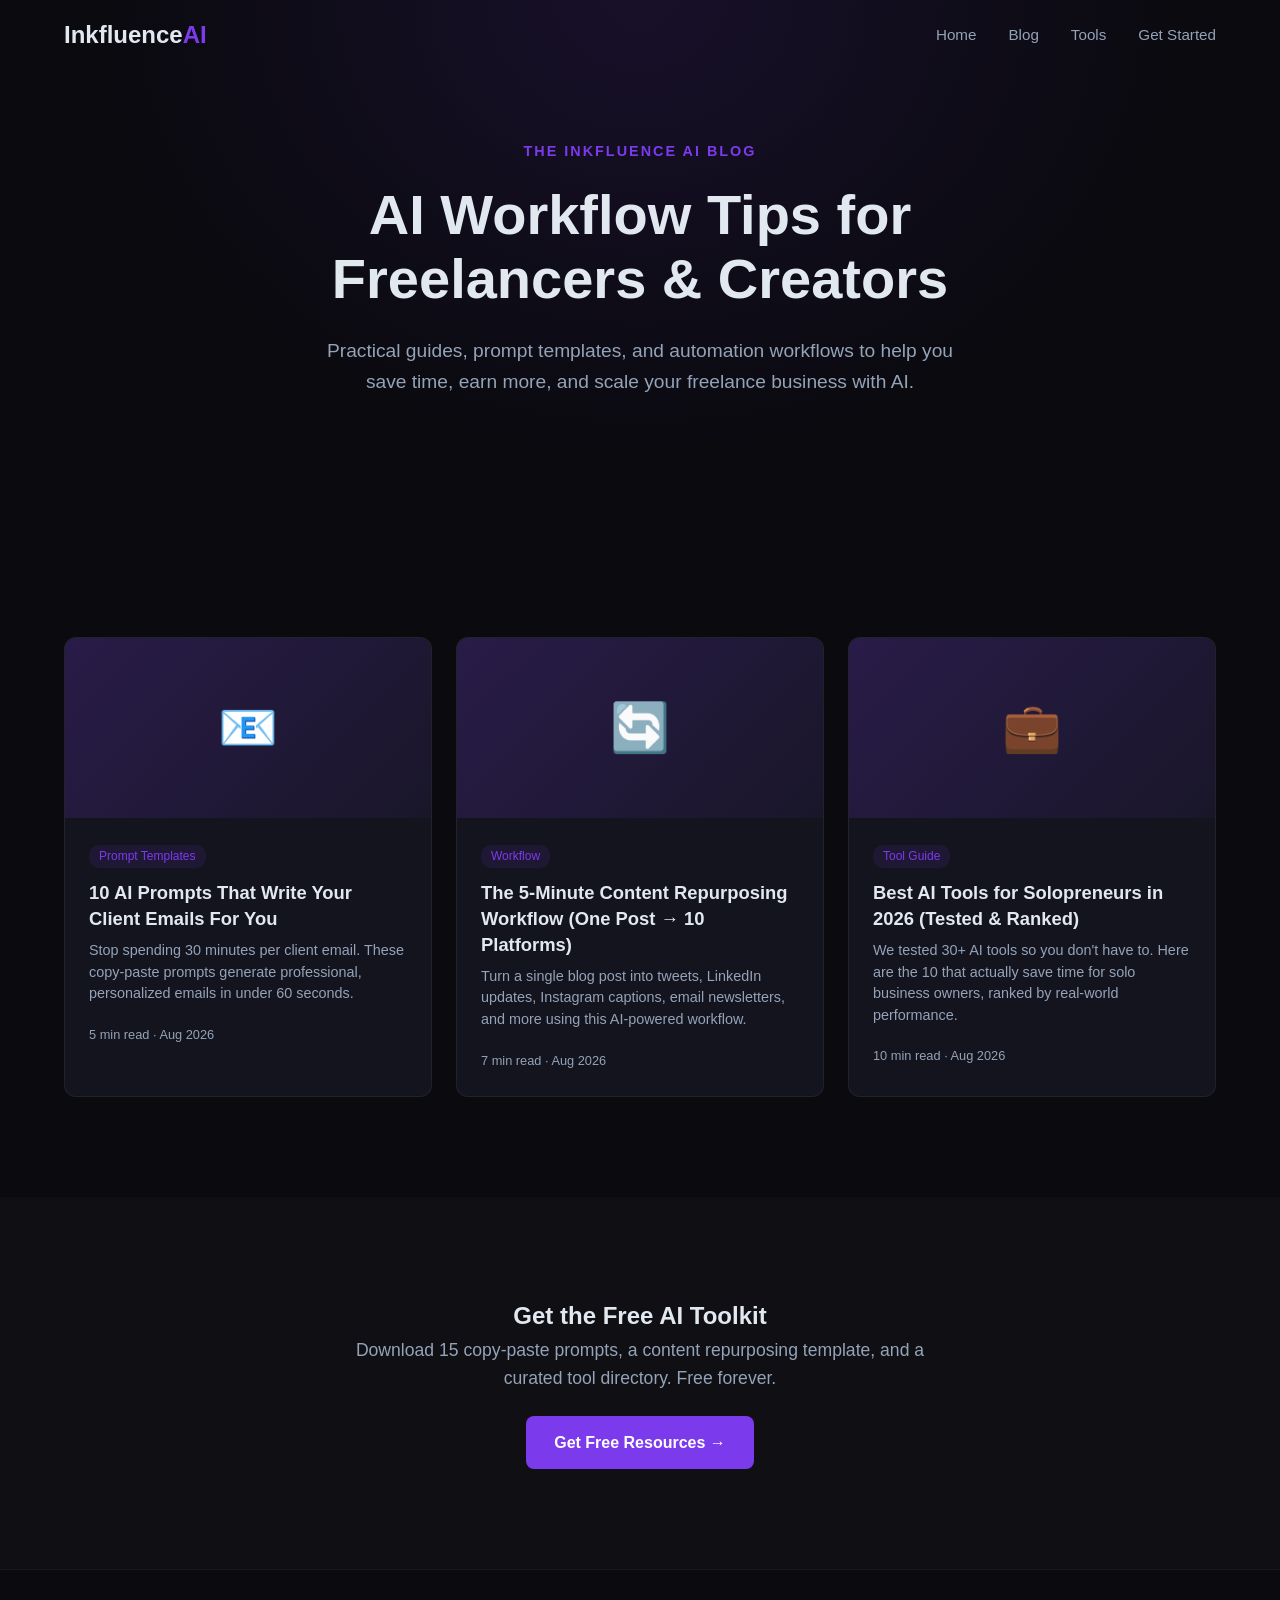
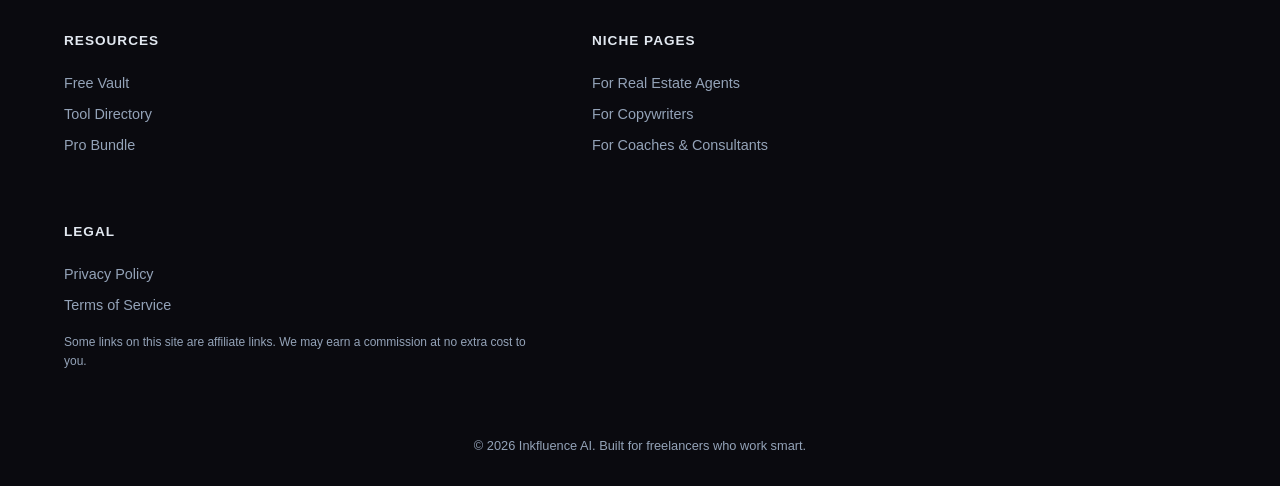
==== blog.html @ 0034a231 "Add blog section with 3 SEO-optimized posts for long-tail traffic 🤖 Generated with Codebuff Co-Autho" ====
<!DOCTYPE html>
<html lang="en">
<head>
  <meta charset="UTF-8">
  <meta name="viewport" content="width=device-width, initial-scale=1.0">
  <title>Blog - AI Workflow Tips for Freelancers &amp; Creators | Inkfluence AI</title>
  <meta name="description" content="Practical guides, prompt templates, and workflow tips for freelancers and creators using AI tools to save time and scale their business.">
  <meta name="keywords" content="AI workflow tips, freelance AI tools, AI prompts for freelancers, content repurposing AI, AI automation tips">
  <meta name="author" content="Inkfluence AI">
  <link rel="icon" type="image/svg+xml" href="assets/favicon.svg">
  <link rel="stylesheet" href="styles.css">
  <style>
    .blog-grid { display: grid; grid-template-columns: repeat(3, 1fr); gap: 24px; }
    .blog-card { background: var(--bg-card); border: 1px solid var(--border); border-radius: var(--radius); overflow: hidden; transition: transform 0.2s, border-color 0.2s; }
    .blog-card:hover { transform: translateY(-4px); border-color: var(--border-accent); }
    .blog-card-img { height: 180px; background: linear-gradient(135deg, rgba(124,58,237,0.2), rgba(124,58,237,0.05)); display: flex; align-items: center; justify-content: center; font-size: 3rem; }
    .blog-card-body { padding: 24px; }
    .blog-card-tag { display: inline-block; font-size: 0.75rem; color: var(--accent); background: rgba(124,58,237,0.1); padding: 2px 10px; border-radius: 10px; margin-bottom: 12px; }
    .blog-card h3 { font-size: 1.15rem; margin-bottom: 8px; line-height: 1.4; }
    .blog-card p { color: var(--text-muted); font-size: 0.9rem; margin-bottom: 16px; line-height: 1.5; }
    .blog-card-meta { font-size: 0.8rem; color: var(--text-muted); }
    @media (max-width: 1024px) { .blog-grid { grid-template-columns: repeat(2, 1fr); } }
    @media (max-width: 768px) { .blog-grid { grid-template-columns: 1fr; } }
  </style>
</head>
<body>

  <nav class="nav">
    <div class="container nav-inner">
      <a href="index.html" class="logo">Inkfluence<span class="logo-ai">AI</span></a>
      <div class="nav-links">
        <a href="index.html">Home</a>
        <a href="blog.html">Blog</a>
        <a href="index.html#directory">Tools</a>
        <a href="index.html#capture">Get Started</a>
      </div>
    </div>
  </nav>

  <header class="hero niche-hero" id="hero">
    <div class="container hero-inner">
      <p class="hero-tag">The Inkfluence AI Blog</p>
      <h1>AI Workflow Tips for<br>Freelancers &amp; Creators</h1>
      <p class="hero-sub">Practical guides, prompt templates, and automation workflows to help you save time, earn more, and scale your freelance business with AI.</p>
    </div>
  </header>

  <section class="section">
    <div class="container">
      <div class="blog-grid">

        <a href="blog/ai-prompts-client-emails.html" class="blog-card" style="text-decoration:none;color:inherit;">
          <div class="blog-card-img">&#128231;</div>
          <div class="blog-card-body">
            <span class="blog-card-tag">Prompt Templates</span>
            <h3>10 AI Prompts That Write Your Client Emails For You</h3>
            <p>Stop spending 30 minutes per client email. These copy-paste prompts generate professional, personalized emails in under 60 seconds.</p>
            <span class="blog-card-meta">5 min read &middot; Aug 2026</span>
          </div>
        </a>

        <a href="blog/content-repurposing-workflow.html" class="blog-card" style="text-decoration:none;color:inherit;">
          <div class="blog-card-img">&#128260;</div>
          <div class="blog-card-body">
            <span class="blog-card-tag">Workflow</span>
            <h3>The 5-Minute Content Repurposing Workflow (One Post &rarr; 10 Platforms)</h3>
            <p>Turn a single blog post into tweets, LinkedIn updates, Instagram captions, email newsletters, and more using this AI-powered workflow.</p>
            <span class="blog-card-meta">7 min read &middot; Aug 2026</span>
          </div>
        </a>

        <a href="blog/ai-tools-solopreneurs.html" class="blog-card" style="text-decoration:none;color:inherit;">
          <div class="blog-card-img">&#128188;</div>
          <div class="blog-card-body">
            <span class="blog-card-tag">Tool Guide</span>
            <h3>Best AI Tools for Solopreneurs in 2026 (Tested &amp; Ranked)</h3>
            <p>We tested 30+ AI tools so you don't have to. Here are the 10 that actually save time for solo business owners, ranked by real-world performance.</p>
            <span class="blog-card-meta">10 min read &middot; Aug 2026</span>
          </div>
        </a>

      </div>
    </div>
  </section>

  <section class="section section-alt">
    <div class="container" style="text-align:center;">
      <h2 class="section-title">Get the Free AI Toolkit</h2>
      <p class="section-desc" style="margin-bottom:24px;">Download 15 copy-paste prompts, a content repurposing template, and a curated tool directory. Free forever.</p>
      <a href="index.html#vault" class="btn btn-primary">Get Free Resources &rarr;</a>
    </div>
  </section>

  <footer class="footer">
    <div class="container footer-inner">
      <div class="footer-col">
        <h4>Resources</h4>
        <a href="index.html#vault">Free Vault</a>
        <a href="index.html#directory">Tool Directory</a>
        <a href="https://adelewave77.gumroad.com/l/httpsadeleswftgithubioinkfluence-ai" target="_blank">Pro Bundle</a>
      </div>
      <div class="footer-col">
        <h4>Niche Pages</h4>
        <a href="real-estate.html">For Real Estate Agents</a>
        <a href="copywriters.html">For Copywriters</a>
        <a href="coaches.html">For Coaches &amp; Consultants</a>
      </div>
      <div class="footer-col">
        <h4>Legal</h4>
        <a href="#">Privacy Policy</a>
        <a href="#">Terms of Service</a>
        <p style="font-size:0.75rem;color:var(--text-muted);margin-top:12px;">Some links on this site are affiliate links. We may earn a commission at no extra cost to you.</p>
      </div>
    </div>
    <div class="container">
      <p style="text-align:center;padding:24px 0 0;color:var(--text-muted);font-size:0.8rem;">&copy; 2026 Inkfluence AI. Built for freelancers who work smart.</p>
    </div>
  </footer>

  <script src="script.js"></script>
  <script src="analytics.js"></script>
</body>
</html>
---- styles.css ----
/* === Inkfluence AI - Stylesheet === */
* { margin: 0; padding: 0; box-sizing: border-box; }
:root {
  --bg: #0a0a0f;
  --bg-card: #14141f;
  --bg-card-hover: #1a1a2e;
  --accent: #7c3aed;
  --accent-hover: #6d28d9;
  --accent-glow: rgba(124,58,237,0.3);
  --text: #e2e8f0;
  --text-muted: #94a3b8;
  --border: rgba(255,255,255,0.06);
  --border-accent: rgba(124,58,237,0.3);
  --radius: 12px;
  --radius-sm: 8px;
}
html { scroll-behavior: smooth; }
body { font-family: -apple-system, BlinkMacSystemFont, "Segoe UI", Roboto, sans-serif; background: var(--bg); color: var(--text); line-height: 1.6; }
.container { max-width: 1200px; margin: 0 auto; padding: 0 24px; }

/* NAV */
.nav { position: fixed; top: 0; left: 0; right: 0; z-index: 100; padding: 16px 0; transition: background 0.3s, backdrop-filter 0.3s; }
.nav.scrolled { background: rgba(10,10,15,0.85); backdrop-filter: blur(12px); border-bottom: 1px solid var(--border); }
.nav-inner { display: flex; align-items: center; justify-content: space-between; }
.logo { font-size: 1.5rem; font-weight: 700; color: var(--text); text-decoration: none; }
.logo-ai { color: var(--accent); }
.nav-links { display: flex; gap: 32px; }
.nav-links a { color: var(--text-muted); text-decoration: none; font-size: 0.95rem; transition: color 0.2s; }
.nav-links a:hover { color: var(--text); }

/* HERO */
.hero { padding: 160px 0 100px; text-align: center; background: radial-gradient(ellipse at center top, rgba(124,58,237,0.12) 0%, transparent 60%); }
.hero-tag { color: var(--accent); font-size: 0.9rem; font-weight: 600; text-transform: uppercase; letter-spacing: 2px; margin-bottom: 20px; }
.hero h1 { font-size: 3.5rem; font-weight: 800; line-height: 1.15; margin-bottom: 24px; }
.hero-sub { font-size: 1.2rem; color: var(--text-muted); max-width: 640px; margin: 0 auto 40px; }
.hero-sub em { color: var(--text); font-style: normal; font-weight: 600; }
.hero-actions { display: flex; gap: 16px; justify-content: center; flex-wrap: wrap; margin-bottom: 48px; }
.hero-proof { display: flex; gap: 24px; justify-content: center; flex-wrap: wrap; }
.proof-badge { font-size: 0.85rem; color: var(--text-muted); padding: 6px 16px; border: 1px solid var(--border); border-radius: 20px; }

/* BUTTONS */
.btn { display: inline-block; padding: 14px 28px; border-radius: var(--radius-sm); font-size: 1rem; font-weight: 600; text-decoration: none; cursor: pointer; border: none; transition: all 0.2s; }
.btn-primary { background: var(--accent); color: #fff; }
.btn-primary:hover { background: var(--accent-hover); box-shadow: 0 0 24px var(--accent-glow); }
.btn-ghost { background: transparent; color: var(--text); border: 1px solid var(--border); }
.btn-ghost:hover { border-color: var(--text-muted); }
.btn-outline { background: transparent; color: var(--accent); border: 1px solid var(--border-accent); }
.btn-outline:hover { background: rgba(124,58,237,0.1); }
.btn-sm { padding: 10px 20px; font-size: 0.9rem; }
.btn-block { width: 100%; text-align: center; }

/* SECTIONS */
.section { padding: 100px 0; }
.section-header { text-align: center; margin-bottom: 60px; }
.section-tag { color: var(--accent); font-size: 0.85rem; font-weight: 600; text-transform: uppercase; letter-spacing: 2px; margin-bottom: 12px; }
.section-header h2 { font-size: 2.5rem; font-weight: 800; margin-bottom: 16px; }
.section-desc { color: var(--text-muted); font-size: 1.1rem; max-width: 600px; margin: 0 auto; }

/* VAULT */
.vault-grid { display: grid; grid-template-columns: repeat(3, 1fr); gap: 24px; }
.vault-card { background: var(--bg-card); border: 1px solid var(--border); border-radius: var(--radius); padding: 32px; position: relative; transition: transform 0.2s, border-color 0.2s; }
.vault-card:hover { transform: translateY(-4px); border-color: var(--border-accent); }
.vault-card-featured { border-color: var(--border-accent); }
.vault-badge { position: absolute; top: -12px; left: 24px; background: var(--accent); color: #fff; font-size: 0.75rem; font-weight: 700; padding: 4px 12px; border-radius: 12px; }
.vault-icon { font-size: 2rem; margin-bottom: 16px; }
.vault-card h3 { font-size: 1.25rem; margin-bottom: 12px; }
.vault-card p { color: var(--text-muted); font-size: 0.95rem; margin-bottom: 16px; }
.vault-features { list-style: none; margin-bottom: 24px; }
.vault-features li { color: var(--text-muted); font-size: 0.9rem; padding: 4px 0; padding-left: 20px; position: relative; }
.vault-features li::before { content: "+"; position: absolute; left: 0; color: var(--accent); font-weight: 700; }

/* DIRECTORY */
.directory-filters { display: flex; gap: 8px; justify-content: center; margin-bottom: 40px; flex-wrap: wrap; }
.filter-btn { background: var(--bg-card); border: 1px solid var(--border); color: var(--text-muted); padding: 8px 20px; border-radius: 20px; cursor: pointer; font-size: 0.9rem; transition: all 0.2s; }
.filter-btn:hover { border-color: var(--text-muted); color: var(--text); }
.filter-btn.active { background: var(--accent); color: #fff; border-color: var(--accent); }
.directory-grid { display: grid; grid-template-columns: repeat(3, 1fr); gap: 20px; }
.tool-card { background: var(--bg-card); border: 1px solid var(--border); border-radius: var(--radius); padding: 24px; transition: transform 0.2s, border-color 0.2s, opacity 0.3s; }
.tool-card:hover { transform: translateY(-2px); border-color: var(--border-accent); }
.tool-card.hidden { display: none; }
.tool-meta { display: flex; gap: 8px; margin-bottom: 12px; }
.tool-category { font-size: 0.75rem; color: var(--accent); background: rgba(124,58,237,0.1); padding: 2px 10px; border-radius: 10px; }
.tool-tier { font-size: 0.75rem; color: var(--text-muted); background: rgba(255,255,255,0.05); padding: 2px 10px; border-radius: 10px; }
.tool-card h3 { font-size: 1.1rem; margin-bottom: 8px; }
.tool-card p { color: var(--text-muted); font-size: 0.9rem; margin-bottom: 12px; line-height: 1.5; }
.tool-rating { display: flex; align-items: center; gap: 8px; margin-bottom: 16px; }
.stars { color: #fbbf24; font-size: 0.9rem; }
.rating-note { color: var(--text-muted); font-size: 0.8rem; }

/* UPGRADE */
.upgrade { background: linear-gradient(135deg, rgba(124,58,237,0.08) 0%, rgba(10,10,15,1) 50%, rgba(124,58,237,0.08) 100%); }
.upgrade-card { text-align: center; max-width: 600px; margin: 0 auto; }
.upgrade-price { margin: 24px 0; }
.price-amount { font-size: 3.5rem; font-weight: 800; color: var(--accent); }
.price-note { display: block; color: var(--text-muted); font-size: 0.95rem; margin-top: 4px; }
.upgrade-includes { display: flex; gap: 16px; justify-content: center; flex-wrap: wrap; margin-bottom: 32px; }
.upgrade-includes span { color: var(--text-muted); font-size: 0.9rem; }

/* CAPTURE */
.capture { background: linear-gradient(180deg, var(--bg) 0%, rgba(124,58,237,0.05) 100%); }
.capture-inner { display: grid; grid-template-columns: 1fr 1fr; gap: 60px; align-items: center; }
.capture-text .section-tag { text-align: left; }
.capture-text h2 { font-size: 2rem; text-align: left; }
.capture-text .section-desc { text-align: left; margin: 0; }
.capture-form { display: flex; flex-direction: column; gap: 16px; }
.form-row { display: grid; grid-template-columns: 1fr 1fr; gap: 16px; }
.form-group { display: flex; flex-direction: column; gap: 6px; }
.form-group label { font-size: 0.85rem; color: var(--text-muted); font-weight: 500; }
.form-group input, .form-group select { background: var(--bg-card); border: 1px solid var(--border); color: var(--text); padding: 12px 16px; border-radius: var(--radius-sm); font-size: 1rem; outline: none; transition: border-color 0.2s; }
.form-group input:focus, .form-group select:focus { border-color: var(--accent); }
.form-group select { appearance: none; cursor: pointer; }
.form-note { text-align: center; color: var(--text-muted); font-size: 0.8rem; margin-top: 4px; }
.capture-success { text-align: center; padding: 40px; }
.capture-success.hidden { display: none; }
.success-icon { font-size: 3rem; color: var(--accent); margin-bottom: 16px; }
.capture-success h3 { font-size: 1.5rem; margin-bottom: 12px; }
.capture-success p { color: var(--text-muted); }

/* TESTIMONIALS */
.testimonial-grid { display: grid; grid-template-columns: repeat(3, 1fr); gap: 24px; }
.testimonial-card { background: var(--bg-card); border: 1px solid var(--border); border-radius: var(--radius); padding: 28px; }
.testimonial-text { color: var(--text); font-size: 1rem; font-style: italic; margin-bottom: 20px; line-height: 1.6; }
.testimonial-author { display: flex; flex-direction: column; gap: 2px; }
.author-name { font-weight: 600; font-size: 0.9rem; }
.author-role { color: var(--text-muted); font-size: 0.8rem; }

/* FOOTER */
.footer { border-top: 1px solid var(--border); padding: 60px 0 30px; }
.footer-inner { display: grid; grid-template-columns: 1.5fr 2fr; gap: 60px; margin-bottom: 40px; }
.footer-brand p { color: var(--text-muted); font-size: 0.9rem; margin-top: 12px; }
.footer-links { display: grid; grid-template-columns: repeat(3, 1fr); gap: 24px; }
.footer-col h4 { font-size: 0.85rem; font-weight: 600; text-transform: uppercase; letter-spacing: 1px; margin-bottom: 16px; color: var(--text); }
.footer-col a { display: block; color: var(--text-muted); text-decoration: none; font-size: 0.9rem; padding: 4px 0; transition: color 0.2s; }
.footer-col a:hover { color: var(--text); }
.footer-bottom { border-top: 1px solid var(--border); padding-top: 24px; text-align: center; }
.footer-bottom p { color: var(--text-muted); font-size: 0.8rem; }

/* RESPONSIVE */
@media (max-width: 1024px) {
  .vault-grid, .directory-grid, .testimonial-grid { grid-template-columns: repeat(2, 1fr); }
  .capture-inner { grid-template-columns: 1fr; gap: 40px; }
  .footer-inner { grid-template-columns: 1fr; gap: 40px; }
}
@media (max-width: 768px) {
  .hero h1 { font-size: 2.2rem; }
  .hero-sub { font-size: 1rem; }
  .vault-grid, .directory-grid, .testimonial-grid { grid-template-columns: 1fr; }
  .form-row { grid-template-columns: 1fr; }
  .footer-links { grid-template-columns: 1fr; }
  .nav-links { gap: 16px; }
  .nav-links a { font-size: 0.85rem; }
  .section { padding: 60px 0; }
  .section-header h2 { font-size: 1.8rem; }
}

/* === MOBILE FIXES === */

/* Hero: reduce top padding on mobile (nav is shorter) */
@media (max-width: 768px) {
  .hero { padding: 120px 0 60px; }
  .hero h1 { font-size: 2rem; line-height: 1.2; }
  .hero-sub { font-size: 0.95rem; max-width: 100%; }
  .hero-actions { flex-direction: column; align-items: center; }
  .hero-actions .btn { width: 100%; max-width: 300px; text-align: center; }
  .hero-proof { gap: 12px; }
  .proof-badge { font-size: 0.75rem; padding: 4px 12px; }

  /* Section titles */
  .section-title { font-size: 1.6rem; }
  .section-desc { font-size: 0.95rem; }

  /* Vault cards: reduce padding */
  .vault-card { padding: 24px; }
  .vault-card h3 { font-size: 1.1rem; }

  /* Tool cards */
  .tool-card { padding: 20px; }

  /* Capture section on niche pages */
  .capture-inner { padding: 0; }
  .capture-form { width: 100%; }

  /* Buttons: ensure they don't overflow */
  .btn { padding: 12px 24px; font-size: 0.95rem; }
  .btn-sm { padding: 8px 16px; font-size: 0.85rem; }

  /* Footer */
  .footer { padding: 40px 0 20px; }
  .footer-inner { gap: 32px; }

  /* Testimonials */
  .testimonial-text { font-size: 0.9rem; }
}

/* Very small screens (320px) */
@media (max-width: 400px) {
  .container { padding: 0 16px; }
  .hero { padding: 100px 0 40px; }
  .hero h1 { font-size: 1.7rem; }
  .section { padding: 40px 0; }
  .vault-card { padding: 20px; }
  .tool-card { padding: 16px; }
  .proof-badge { font-size: 0.7rem; padding: 3px 8px; }
}

/* === NICHE PAGE EXTRAS === */
.niche-hero { padding-top: 140px; }
.section-alt { background: rgba(255,255,255,0.02); }
.btn-full { width: 100%; text-align: center; }
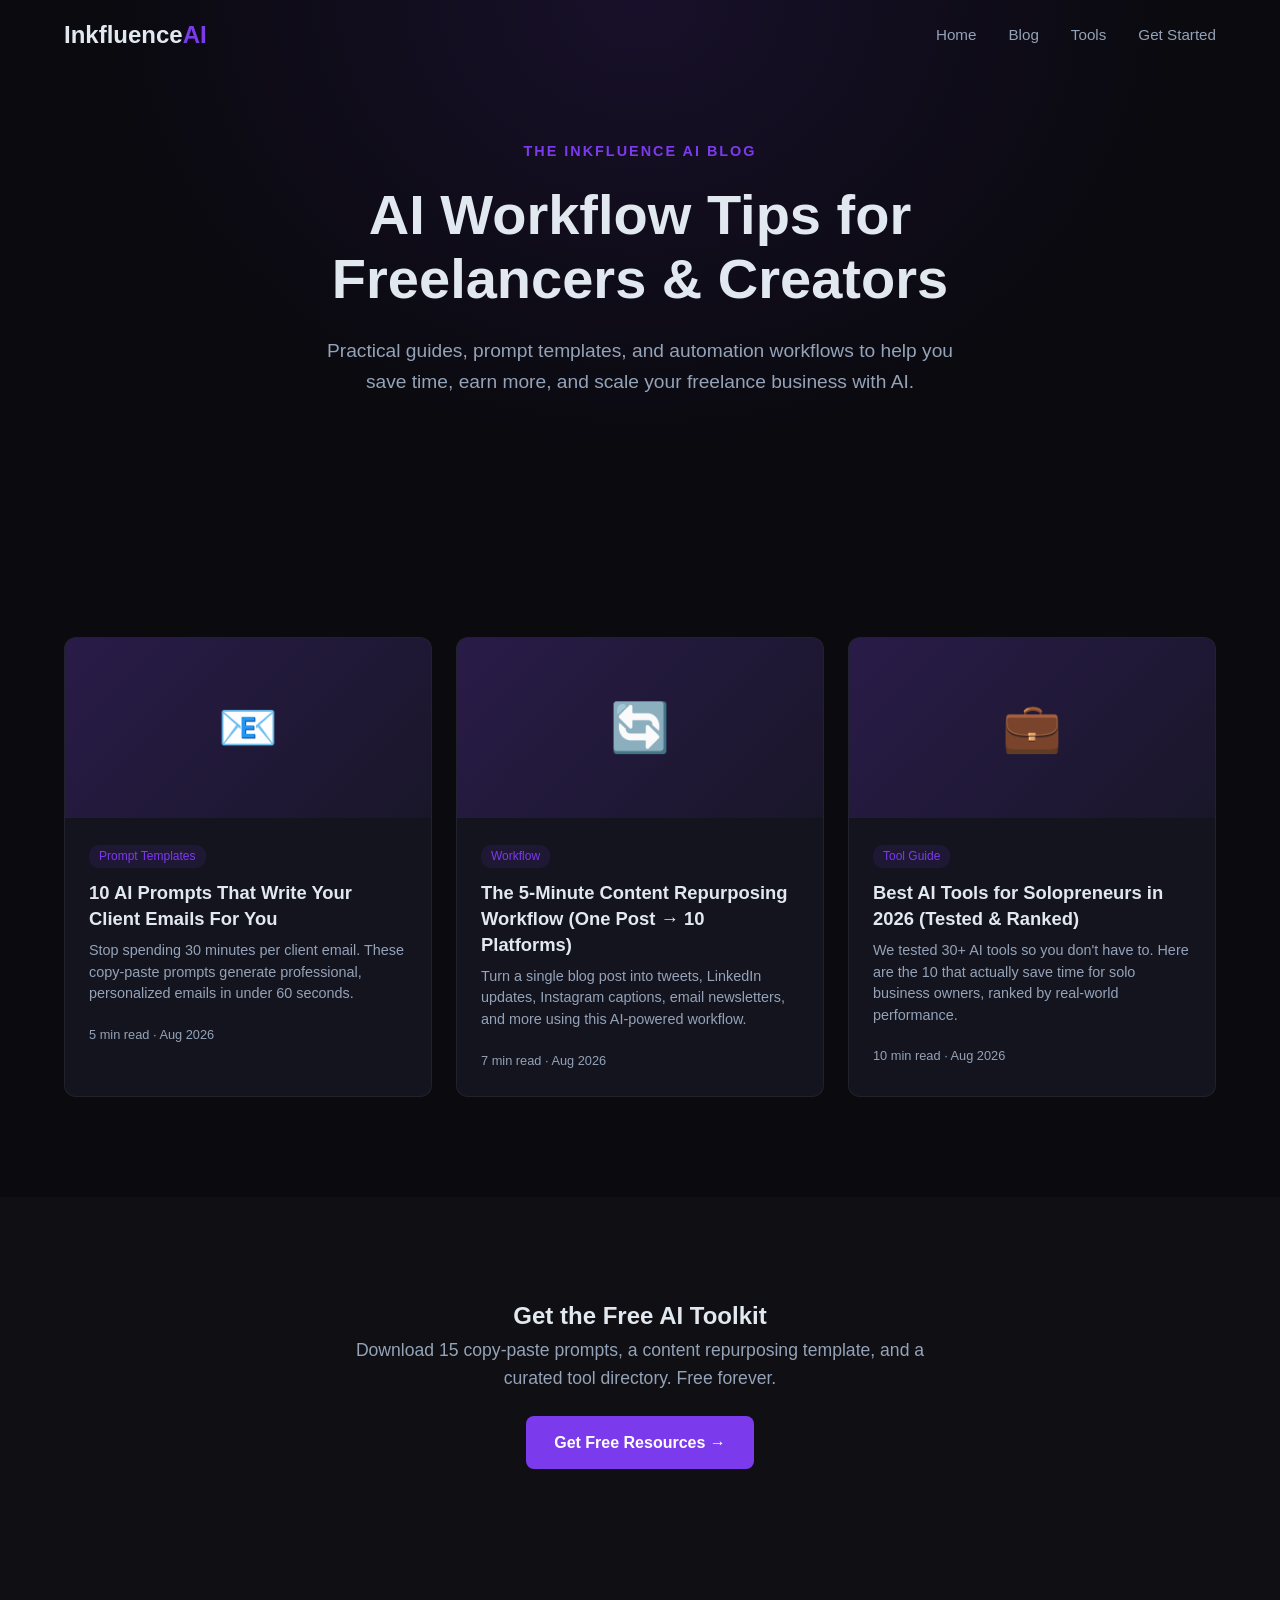
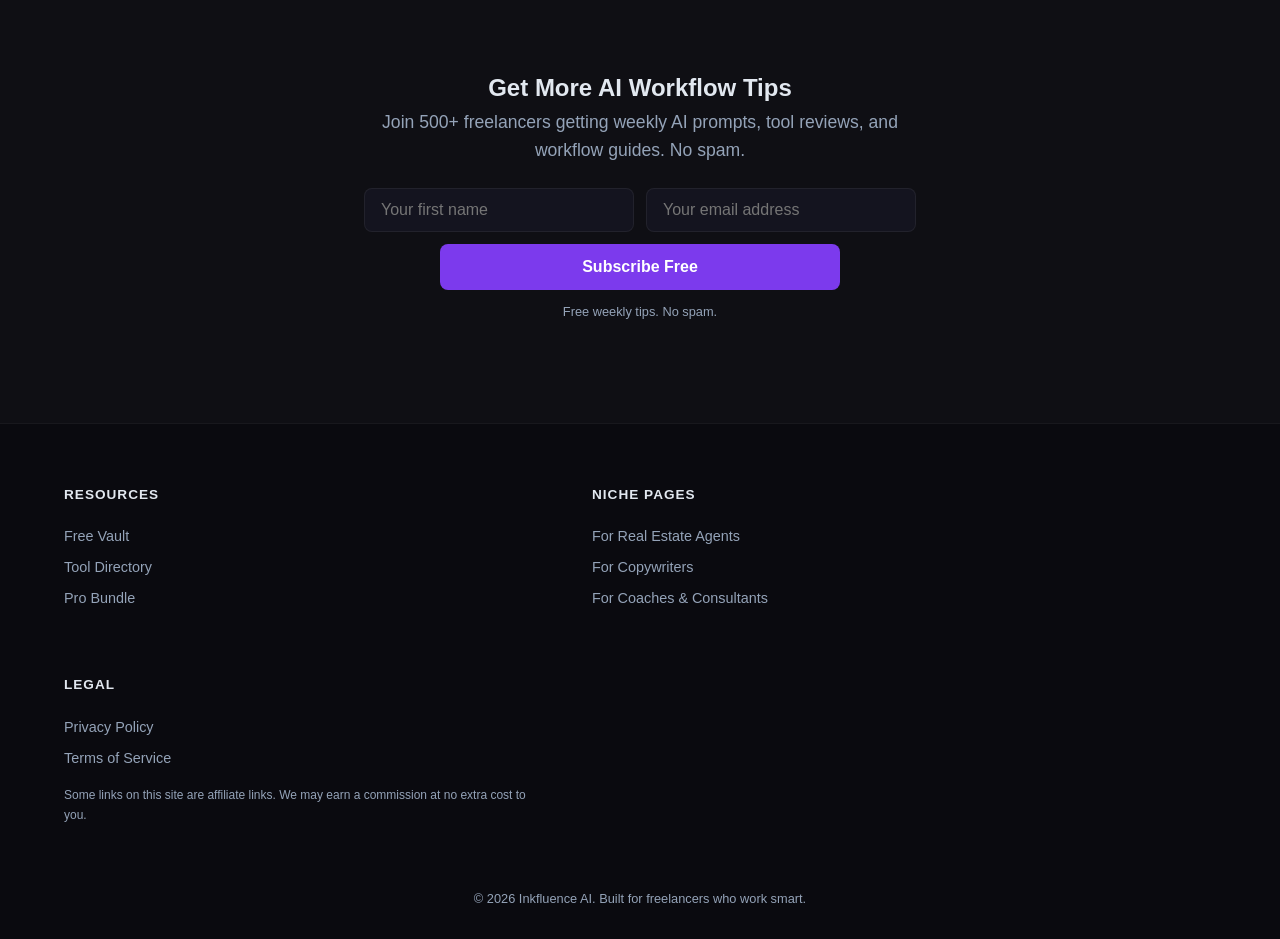
==== commit 859b8cbd: "Add missing newsletter forms to blog index and repurposing post 🤖 Generated with Codebuff Co-Authore" ====
--- a/blog.html
+++ b/blog.html
@@ -1,6 +1,14 @@
 <!DOCTYPE html>
 <html lang="en">
 <head>
+<!-- Google tag (gtag.js) -->
+<script async src="https://www.googletagmanager.com/gtag/js?id=G-S64ZF111P6"></script>
+<script>
+  window.dataLayer = window.dataLayer || [];
+  function gtag(){dataLayer.push(arguments);}
+  gtag("js", new Date());
+  gtag("config", "G-S64ZF111P6");
+</script>
   <meta charset="UTF-8">
   <meta name="viewport" content="width=device-width, initial-scale=1.0">
   <title>Blog - AI Workflow Tips for Freelancers &amp; Creators | Inkfluence AI</title>
@@ -91,6 +99,22 @@
     </div>
   </section>
 
+  
+  <section class="section section-alt" id="newsletter">
+    <div class="container" style="text-align:center;max-width:600px;margin:0 auto;">
+      <h2 class="section-title">Get More AI Workflow Tips</h2>
+      <p class="section-desc" style="margin-bottom:24px;">Join 500+ freelancers getting weekly AI prompts, tool reviews, and workflow guides. No spam.</p>
+      <form class="capture-form" action="https://formsubmit.co/adeleswft@gmail.com?next=https://adeleswft.github.io/inkfluence-ai/thankyou.html" method="POST" style="display:flex;flex-direction:column;gap:12px;align-items:center;">
+        <div style="display:flex;gap:12px;width:100%;flex-wrap:wrap;justify-content:center;">
+          <input type="text" placeholder="Your first name" required style="flex:1;min-width:200px;padding:12px 16px;background:var(--bg-card);border:1px solid var(--border);color:var(--text);border-radius:8px;font-size:1rem;">
+          <input type="email" placeholder="Your email address" required style="flex:1;min-width:200px;padding:12px 16px;background:var(--bg-card);border:1px solid var(--border);color:var(--text);border-radius:8px;font-size:1rem;">
+        </div>
+        <button type="submit" class="btn btn-primary" style="width:100%;max-width:400px;">Subscribe Free</button>
+        <p style="color:var(--text-muted);font-size:0.8rem;margin:0;">Free weekly tips. No spam.</p>
+      </form>
+    </div>
+  </section>
+
   <footer class="footer">
     <div class="container footer-inner">
       <div class="footer-col">
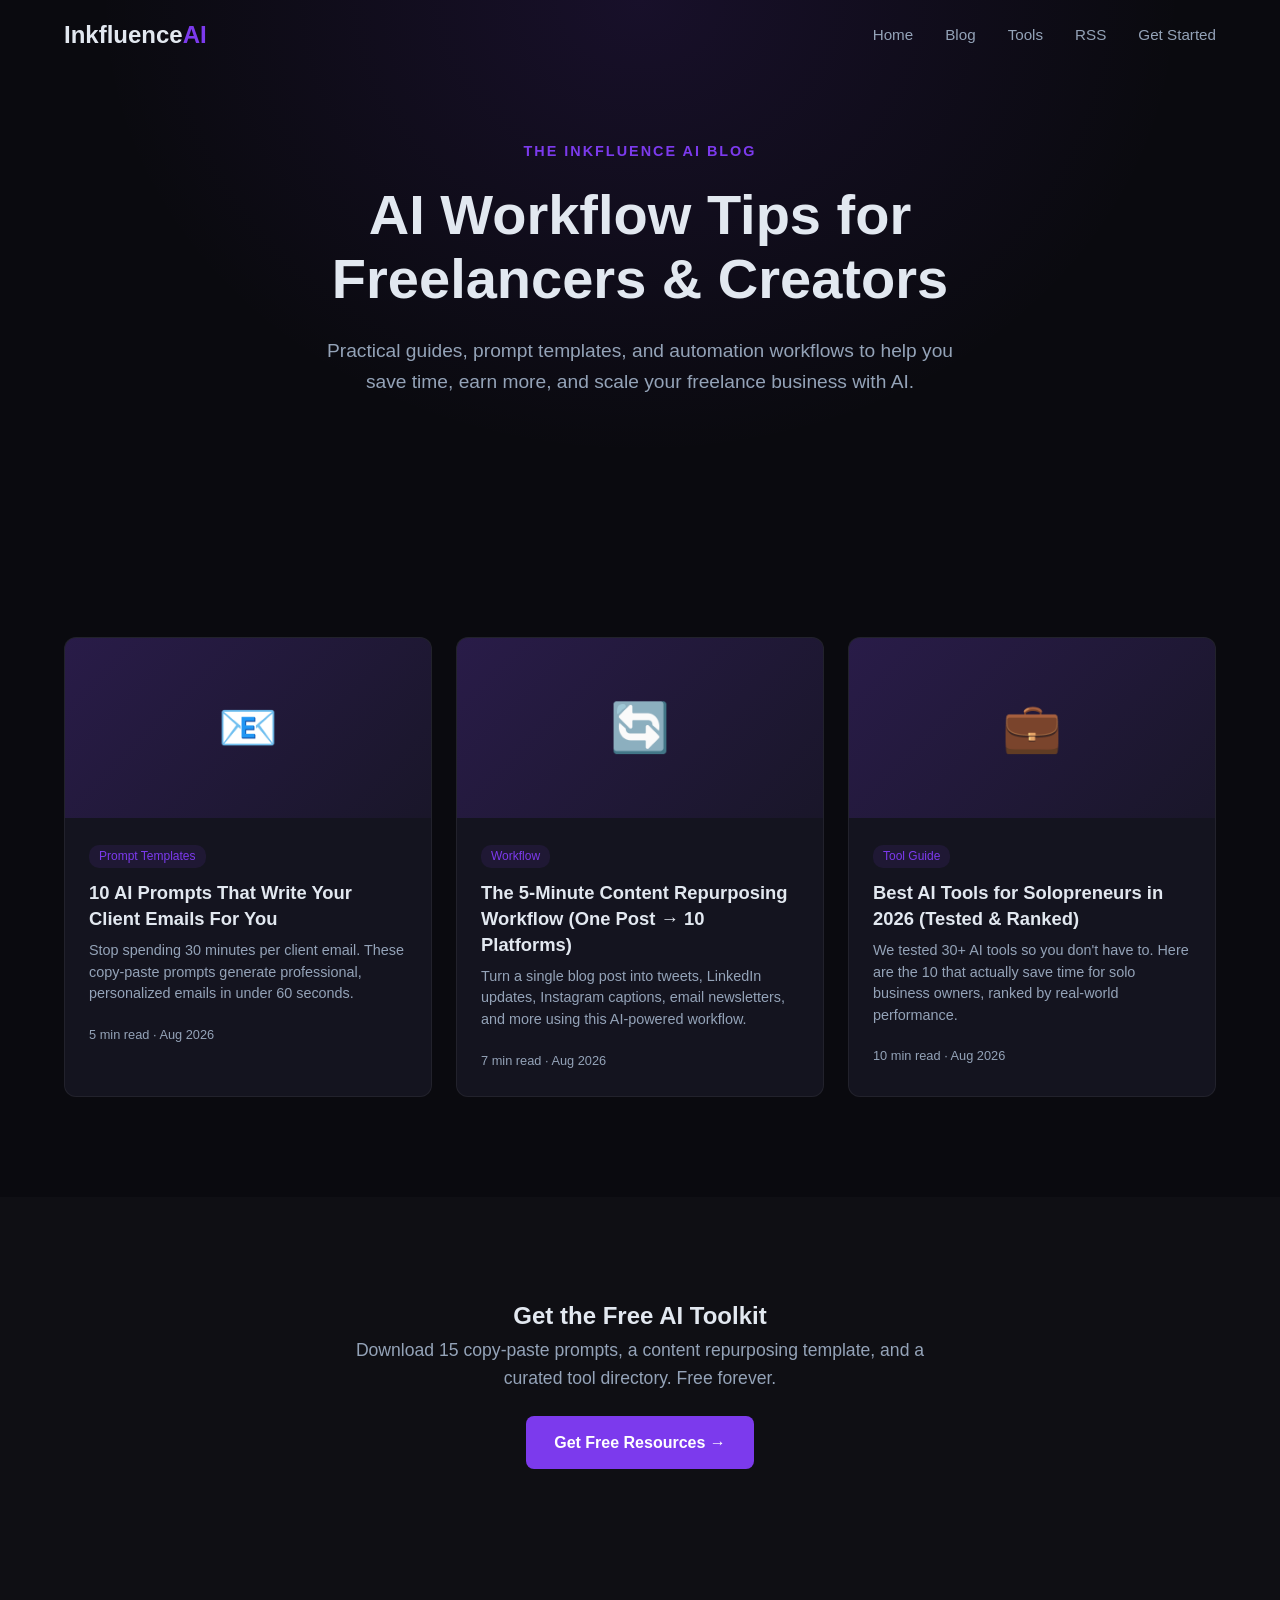
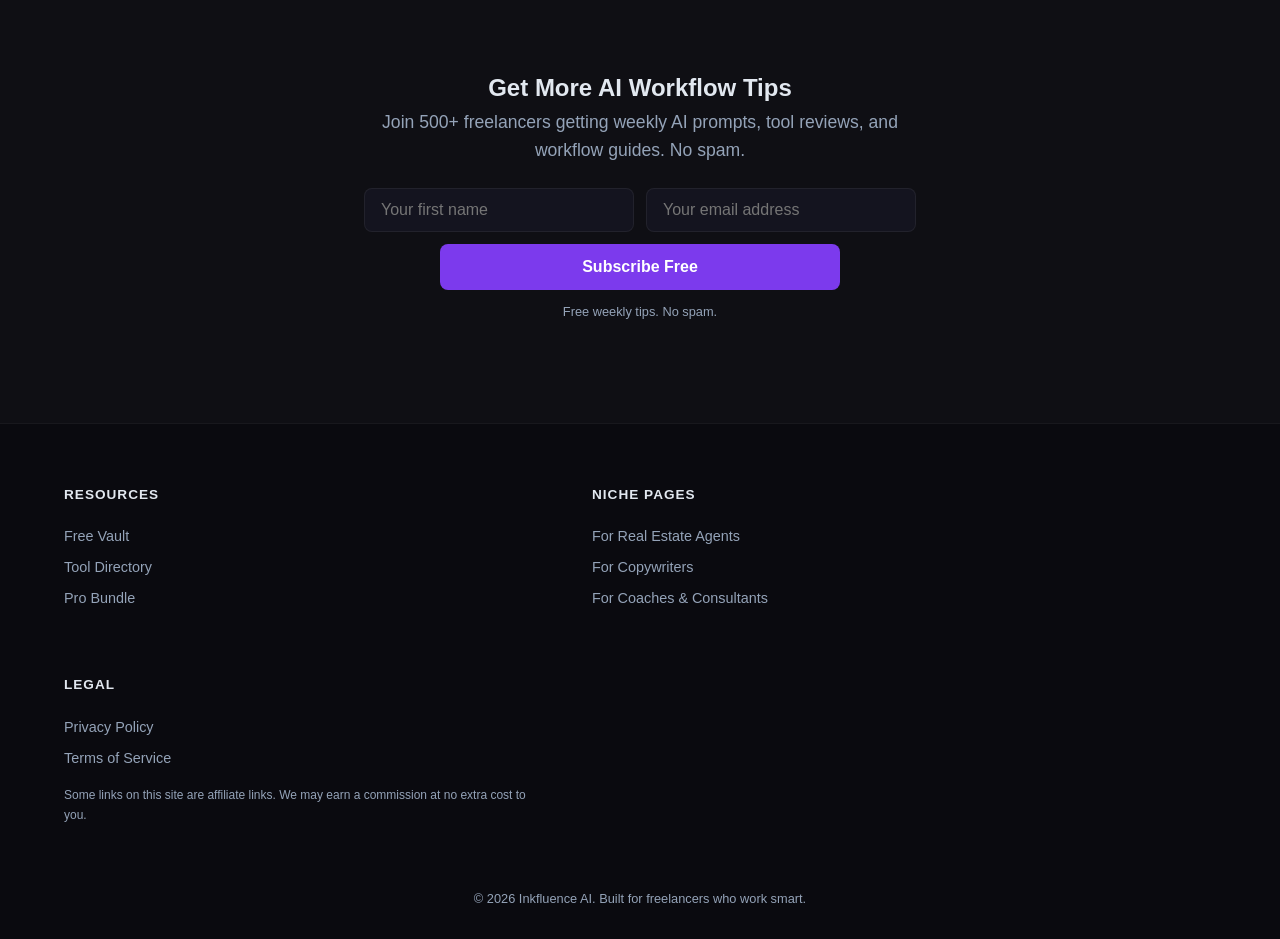
==== commit 6a1c89d4: "Add RSS feed for blog section feed.xml with all 3 blog posts, linked from blog page head and nav.  🤖" ====
--- a/blog.html
+++ b/blog.html
@@ -17,6 +17,7 @@
   <meta name="author" content="Inkfluence AI">
   <link rel="icon" type="image/svg+xml" href="assets/favicon.svg">
   <link rel="stylesheet" href="styles.css">
+  <link rel="alternate" type="application/rss+xml" title="Inkfluence AI Blog" href="feed.xml">
   <style>
     .blog-grid { display: grid; grid-template-columns: repeat(3, 1fr); gap: 24px; }
     .blog-card { background: var(--bg-card); border: 1px solid var(--border); border-radius: var(--radius); overflow: hidden; transition: transform 0.2s, border-color 0.2s; }
@@ -40,6 +41,7 @@
         <a href="index.html">Home</a>
         <a href="blog.html">Blog</a>
         <a href="index.html#directory">Tools</a>
+        <a href="feed.xml">RSS</a>
         <a href="index.html#capture">Get Started</a>
       </div>
     </div>
